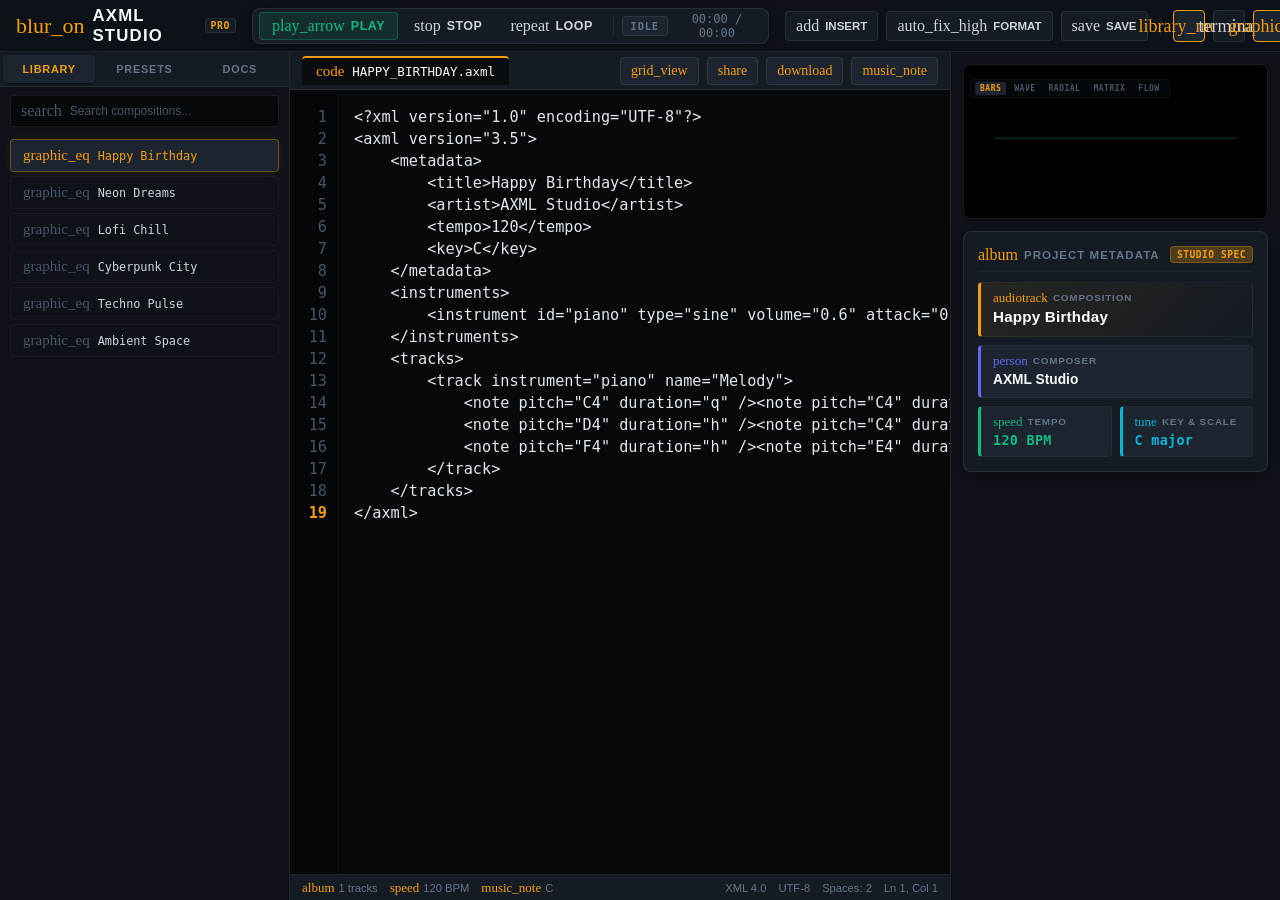
==== index.html @ ac5b6bae "Add files via upload" ====
<!DOCTYPE html>
<html lang="en">

<head>
    <meta charset="UTF-8">
    <meta name="viewport" content="width=device-width, initial-scale=1.0">
    <meta http-equiv="Content-Security-Policy" content="default-src 'self'; script-src 'self'; style-src 'self' 'unsafe-inline' https://fonts.googleapis.com; font-src 'self' https://fonts.gstatic.com; img-src 'self' data: blob:; connect-src 'self' blob:; media-src 'self' blob:; object-src 'none'; base-uri 'self'; form-action 'self';">
    <meta name="description" content="AXML Studio: Distraction-free, browser-based audio workstation for live coding synthesis and music composition.">
    <title>AXML STUDIO 4.0 PRO</title>
    <link rel="preconnect" href="https://fonts.googleapis.com">
    <link rel="preconnect" href="https://fonts.gstatic.com" crossorigin>
    <link href="https://fonts.googleapis.com/css2?family=Plus+Jakarta+Sans:wght@400;500;600;700&family=Space+Grotesk:wght@600;700;800&family=JetBrains+Mono:wght@400;500;600&display=swap" rel="stylesheet">
    <link href="https://fonts.googleapis.com/icon?family=Material+Icons" rel="stylesheet">
    <link rel="stylesheet" href="assets/css/style.css">
    <link rel="stylesheet" href="assets/css/studio-clean.css">
</head>

<body>
    <div class="app-shell">
        <!-- Master DAW Header & Integrated Transport HUD -->
        <header class="studio-header">
            <div class="header-left">
                <a href="en/landing.html" class="logo-brand" title="AXML Studio Pro Home">
                    <i class="material-icons" aria-hidden="true">blur_on</i>
                    <h1>AXML STUDIO <span class="version-tag">PRO</span></h1>
                </a>
            </div>

            <!-- Central DAW Transport Bar -->
            <div class="header-center">
                <div class="transport-cluster" role="toolbar" aria-label="Audio Playback Transport">
                    <button id="btn-play" class="btn-transport-hud btn-play-hud" type="button" title="Compile & Play (Space / Ctrl+Enter)" aria-label="Compile and Play">
                        <i class="material-icons" aria-hidden="true">play_arrow</i>
                        <span>PLAY</span>
                    </button>
                    <button id="btn-stop" class="btn-transport-hud btn-stop-hud" type="button" title="Stop Playback (Space)" aria-label="Stop Playback">
                        <i class="material-icons" aria-hidden="true">stop</i>
                        <span>STOP</span>
                    </button>
                    <button id="btn-loop" class="btn-transport-hud btn-loop-hud" type="button" title="Toggle Looping" aria-label="Loop Playback" aria-pressed="false">
                        <i class="material-icons" aria-hidden="true">repeat</i>
                        <span>LOOP</span>
                    </button>

                    <div class="hud-divider" aria-hidden="true"></div>

                    <div id="status-badge" class="hud-status" role="status" aria-live="polite" title="Engine Status">IDLE</div>
                    <div id="timer" class="hud-timer" aria-label="Playback Time Elapsed and Total">00:00 / 00:00</div>
                </div>
            </div>

            <!-- Header Right: Quick Tools & View Toggles -->
            <div class="header-right">
                <div class="quick-insert-wrapper">
                    <button class="btn-header-tool" id="btn-quick-insert" type="button" title="Quick Insert AXML Syntax" aria-haspopup="menu" aria-expanded="false">
                        <i class="material-icons" aria-hidden="true">add</i> <span>INSERT</span>
                    </button>
                    <div class="quick-dropdown" id="quick-dropdown" role="menu">
                        <button type="button" role="menuitem" data-snippet="track"><i class="material-icons" aria-hidden="true">view_stream</i> Track</button>
                        <button type="button" role="menuitem" data-snippet="note"><i class="material-icons" aria-hidden="true">music_note</i> Note</button>
                        <button type="button" role="menuitem" data-snippet="chord"><i class="material-icons" aria-hidden="true">grid_view</i> Chord</button>
                        <button type="button" role="menuitem" data-snippet="pattern"><i class="material-icons" aria-hidden="true">repeat</i> Pattern</button>
                        <button type="button" role="menuitem" data-snippet="synth"><i class="material-icons" aria-hidden="true">graphic_eq</i> Synth</button>
                        <button type="button" role="menuitem" data-snippet="filter"><i class="material-icons" aria-hidden="true">tune</i> Filter</button>
                    </div>
                </div>

                <button class="btn-header-tool" id="btn-format" type="button" title="Format XML Syntax (Ctrl+Alt+F)" aria-label="Format Code">
                    <i class="material-icons" aria-hidden="true">auto_fix_high</i> <span>FORMAT</span>
                </button>

                <button class="btn-header-tool" id="btn-save" type="button" title="Save to Local Storage (Ctrl+S)" aria-label="Save Project">
                    <i class="material-icons" aria-hidden="true">save</i> <span>SAVE</span>
                </button>

                <div class="hud-divider" aria-hidden="true"></div>

                <!-- Panel View Toggles -->
                <button class="btn-header-icon active" id="btn-toggle-sidebar" type="button" title="Toggle Library & Presets (Ctrl+B)" aria-label="Toggle Sidebar Drawer" aria-pressed="true">
                    <i class="material-icons" aria-hidden="true">library_music</i>
                </button>
                <button class="btn-header-icon" id="btn-toggle-dock" type="button" title="Toggle Console & Mixer Dock (Ctrl+J)" aria-label="Toggle Bottom Dock" aria-pressed="false">
                    <i class="material-icons" aria-hidden="true">terminal</i>
                </button>
                <button class="btn-header-icon active" id="btn-toggle-monitor" type="button" title="Toggle Visualizer & Inspector" aria-label="Toggle Monitor Inspector" aria-pressed="true">
                    <i class="material-icons" aria-hidden="true">graphic_eq</i>
                </button>
                <button class="btn-header-icon" id="btn-theme" type="button" title="Toggle Dark/Light Interface Theme" aria-label="Toggle Theme">
                    <i class="material-icons" aria-hidden="true">settings</i>
                </button>
            </div>
        </header>

        <!-- Main Studio Workspace -->
        <main class="main-workspace">
            <!-- Left Collapsible Sidebar: Library, Presets & Documentation -->
            <aside class="sidebar-panel" id="sidebar-panel" aria-label="Library and Presets Sidebar">
                <div class="tabs-header" role="tablist">
                    <button class="tab-btn active" role="tab" id="tab-btn-projects" data-tab="projects" aria-selected="true" aria-controls="tab-projects">LIBRARY</button>
                    <button class="tab-btn" role="tab" id="tab-btn-presets" data-tab="presets" aria-selected="false" aria-controls="tab-presets">PRESETS</button>
                    <button class="tab-btn" role="tab" id="tab-btn-help" data-tab="help" aria-selected="false" aria-controls="tab-help">DOCS</button>
                </div>

                <div id="tab-projects" class="tab-content active" role="tabpanel" aria-labelledby="tab-btn-projects">
                    <div class="search-bar-wrapper">
                        <i class="material-icons search-icon" aria-hidden="true">search</i>
                        <input type="text" id="project-search" class="search-input" placeholder="Search compositions..." aria-label="Search compositions">
                    </div>
                    <div id="project-list" class="project-list" role="list"></div>
                </div>

                <div id="tab-presets" class="tab-content" role="tabpanel" aria-labelledby="tab-btn-presets">
                    <div class="preset-header-hint" style="padding: 10px 14px; font-size: 0.72rem; color: var(--text-muted);">Click a preset to insert at cursor:</div>
                    <div id="preset-list" class="project-list" role="list"></div>
                </div>

                <div id="tab-help" class="tab-content" role="tabpanel" aria-labelledby="tab-btn-help">
                    <div id="help-content" class="project-list documentation" role="region" aria-label="AXML Syntax Quick Reference"></div>
                </div>
            </aside>

            <!-- Central Hero: Distraction-Free Code Editor -->
            <section class="editor-pane" aria-label="Central Code Workspace">
                <!-- Editor Top Info Bar -->
                <div class="editor-top-bar">
                    <div class="editor-file-tab">
                        <i class="material-icons" aria-hidden="true">code</i>
                        <span id="current-filename">UNTITLED_PROJECT.axml</span>
                    </div>
                    <div class="editor-bar-actions">
                        <button class="btn-mini" id="btn-sequencer" type="button" title="Arpeggio Sequencer Generator" aria-label="Generate Arpeggio Sequence">
                            <i class="material-icons" aria-hidden="true">grid_view</i>
                        </button>
                        <button class="btn-mini" id="btn-share" type="button" title="Share Project URL" aria-label="Copy Shareable URL">
                            <i class="material-icons" aria-hidden="true">share</i>
                        </button>
                        <button class="btn-mini" id="btn-export" type="button" title="Render 32-bit Float WAV Master" aria-label="Render WAV">
                            <i class="material-icons" aria-hidden="true">download</i>
                        </button>
                        <button class="btn-mini" id="btn-midi" type="button" title="Export MIDI File" aria-label="Export MIDI">
                            <i class="material-icons" aria-hidden="true">music_note</i>
                        </button>
                    </div>
                </div>

                <!-- Code Editor with Synchronized Line Numbers -->
                <div class="editor-scroll-container">
                    <div class="editor-gutter" id="editor-gutter" aria-hidden="true">1</div>
                    <textarea id="code-editor" spellcheck="false" placeholder="Write your AXML code here..." autocomplete="off" autocapitalize="off" autocorrect="off" wrap="off" aria-label="AXML code editor"></textarea>
                </div>

                <!-- Editor Status Telemetry Footer -->
                <footer class="editor-status-footer">
                    <div class="footer-stats">
                        <span><i class="material-icons" aria-hidden="true">album</i> <span id="doc-stats">0 tracks</span></span>
                        <span><i class="material-icons" aria-hidden="true">speed</i> <span id="doc-tempo">120 BPM</span></span>
                        <span><i class="material-icons" aria-hidden="true">music_note</i> <span id="doc-key">C</span></span>
                    </div>
                    <div class="footer-cursor">
                        <span id="doc-lang">XML 4.0</span>
                        <span id="doc-encoding">UTF-8</span>
                        <span id="doc-indent">Spaces: 2</span>
                        <span id="cursor-pos">Ln 1, Col 1</span>
                    </div>
                </footer>

                <!-- Collapsible Bottom Dock (Diagnostics & Mixing Console) -->
                <div class="bottom-dock is-collapsed" id="bottom-dock" aria-label="Diagnostics and Mixing Rack">
                    <div class="dock-header">
                        <div class="dock-tabs" role="tablist">
                            <button class="dock-tab-btn active" role="tab" data-dock-tab="diagnostics" aria-selected="true">
                                <i class="material-icons" aria-hidden="true">terminal</i>
                                <span>DIAGNOSTICS</span>
                            </button>
                            <button class="dock-tab-btn" role="tab" data-dock-tab="mixer" aria-selected="false">
                                <i class="material-icons" aria-hidden="true">tune</i>
                                <span>MIXER & DSP</span>
                            </button>
                        </div>
                        <div style="display:flex; align-items:center; gap: 8px;">
                            <div class="console-toolbar" id="console-filter-toolbar">
                                <button class="console-filter-btn active" type="button" data-filter="all" aria-pressed="true">ALL</button>
                                <button class="console-filter-btn" type="button" data-filter="error" aria-pressed="false">ERRORS</button>
                                <button class="console-filter-btn" type="button" data-filter="audio" aria-pressed="false">AUDIO</button>
                                <button class="console-clear-btn" id="btn-clear-log" type="button" title="Clear Console Logs" aria-label="Clear Console Logs">
                                    <i class="material-icons" aria-hidden="true">delete_sweep</i>
                                </button>
                            </div>
                            <button class="btn-mini" id="btn-close-dock" type="button" title="Minimize Dock" aria-label="Minimize Dock">
                                <i class="material-icons" aria-hidden="true">expand_more</i>
                            </button>
                        </div>
                    </div>

                    <div class="dock-body">
                        <!-- Diagnostics Log Panel -->
                        <div class="dock-pane active" id="dock-pane-diagnostics">
                            <div id="log" class="log-panel" role="log" aria-live="polite" style="padding: 10px; height: 100%; overflow-y: auto;"></div>
                        </div>

                        <!-- Mixing Console & DSP Rack -->
                        <div class="dock-pane" id="dock-pane-mixer" style="padding: 8px;">
                            <div style="display: flex; gap: 8px; margin-bottom: 8px; align-items: center;">
                                <span class="rack-title" style="font-size:0.75rem; font-weight:700;">CHANNELS</span>
                                <span class="rack-badge" id="rack-track-count">0 TRACKS</span>
                                <div style="margin-left:auto; display:flex; gap:6px;">
                                    <button class="tool-chip active" id="btn-mode-mixer" type="button">FADERS</button>
                                    <button class="tool-chip" id="btn-mode-fx" type="button">DSP EFFECTS</button>
                                </div>
                            </div>
                            <div class="mixer-grid" id="mixer-grid"></div>
                            <div id="fx-dashboard" class="fx-grid" style="display:none;">
                                <div class="fx-module">
                                    <div class="fx-module-header">MASTER FILTER</div>
                                    <div class="fx-knob-row">
                                        <div class="fx-knob-container">
                                            <label for="fx-cutoff">CUTOFF</label>
                                            <input type="range" min="20" max="20000" value="20000" class="v-slider" id="fx-cutoff" data-param="cutoff" aria-describedby="val-cutoff">
                                            <span class="knob-val" id="val-cutoff" aria-hidden="true">20kHz</span>
                                        </div>
                                        <div class="fx-knob-container">
                                            <label for="fx-reson">RESONANCE</label>
                                            <input type="range" min="0" max="20" value="1" class="v-slider" id="fx-reson" data-param="resonance" aria-describedby="val-reson">
                                            <span class="knob-val" id="val-reson" aria-hidden="true">1.0 Q</span>
                                        </div>
                                    </div>
                                </div>
                                <div class="fx-module">
                                    <div class="fx-module-header">GLOBAL REVERB</div>
                                    <div class="fx-knob-row">
                                        <div class="fx-knob-container">
                                            <label for="fx-reverb">WET MIX</label>
                                            <input type="range" min="0" max="1" step="0.01" value="0" class="v-slider" id="fx-reverb" data-param="reverb" aria-describedby="val-reverb">
                                            <span class="knob-val" id="val-reverb" aria-hidden="true">0%</span>
                                        </div>
                                    </div>
                                </div>
                            </div>
                        </div>
                    </div>
                </div>
            </section>

            <!-- Right Collapsible Monitor Inspector (Visualizer & Track Meta) -->
            <aside class="monitor-panel" id="monitor-panel" aria-label="Audio Visualizer and Metadata Inspector">
                <!-- Visualizer Canvas Card -->
                <div class="card visualizer-box" style="margin: 0;">
                    <canvas id="canvas" role="img" aria-label="Real-time audio spectrum visualization" style="width: 100%; height: 160px; display: block; border-radius: var(--radius-sm); background: #000;"></canvas>
                    <div class="visualizer-tools" role="group" aria-label="Visualizer Display Modes" style="margin-top: 8px;">
                        <button class="viz-btn active" type="button" data-mode="bars" aria-pressed="true" title="Frequency Spectrum">BARS</button>
                        <button class="viz-btn" type="button" data-mode="wave" aria-pressed="false" title="Oscilloscope Waveform">WAVE</button>
                        <button class="viz-btn" type="button" data-mode="circular" aria-pressed="false" title="Radial Spectrum">RADIAL</button>
                        <button class="viz-btn" type="button" data-mode="spectrogram" aria-pressed="false" title="Spectrogram Matrix">MATRIX</button>
                        <button class="viz-btn" type="button" data-mode="flow" aria-pressed="false" title="Phase Flow">FLOW</button>
                    </div>
                </div>

                <!-- Project Metadata Card (Master Studio Plate) -->
                <div class="card info-card">
                    <div class="info-card-header">
                        <div class="info-card-title-group">
                            <i class="material-icons info-icon" aria-hidden="true">album</i>
                            <span class="info-card-title">PROJECT METADATA</span>
                        </div>
                        <span class="info-badge">STUDIO SPEC</span>
                    </div>

                    <div class="meta-display">
                        <!-- Full-width Composition Title Hero -->
                        <div class="meta-item meta-hero">
                            <div class="meta-label-row">
                                <i class="material-icons" aria-hidden="true">audiotrack</i>
                                <label>COMPOSITION</label>
                            </div>
                            <div class="meta-val meta-title-val" id="meta-title">UNTITLED_PROJECT</div>
                        </div>

                        <!-- Full-width Composer Row -->
                        <div class="meta-item meta-artist-box">
                            <div class="meta-label-row">
                                <i class="material-icons" aria-hidden="true">person</i>
                                <label>COMPOSER</label>
                            </div>
                            <div class="meta-val" id="meta-artist">Unknown Artist</div>
                        </div>

                        <!-- 2-Column Duo Row for Tempo and Key/Scale -->
                        <div class="meta-row-duo">
                            <div class="meta-item meta-compact">
                                <div class="meta-label-row">
                                    <i class="material-icons" aria-hidden="true">speed</i>
                                    <label>TEMPO</label>
                                </div>
                                <div class="meta-badge-val" id="meta-tempo">120 BPM</div>
                            </div>

                            <div class="meta-item meta-compact">
                                <div class="meta-label-row">
                                    <i class="material-icons" aria-hidden="true">tune</i>
                                    <label>KEY & SCALE</label>
                                </div>
                                <div class="meta-badge-val key-badge" id="meta-key">C major</div>
                            </div>
                        </div>
                    </div>
                </div>
            </aside>
        </main>
    </div>

    <!-- Core Audio Engine Libraries -->
    <script src="src/axml.js"></script>
    <script src="src/examples.js"></script>

    <!-- Studio Modules -->
    <script src="src/component-loader.js"></script>
    <script src="src/studio-mobile.js"></script>
    <script src="src/studio-ui.js"></script>
    <script src="src/studio-mixer.js"></script>
    <script src="src/studio-visualizer.js"></script>
    <script src="src/studio-presets.js"></script>
    <script src="src/studio-sequencer.js"></script>
    <script src="src/app.js"></script>

    <noscript>
        <div style="position:fixed;inset:0;background:#0a0a0c;color:#e6e9ed;padding:24px;font-family:sans-serif;z-index:9999;">
            AXML Studio requires JavaScript to be enabled.
        </div>
    </noscript>
</body>

</html>
---- assets/css/style.css ----
/* AXML Studio Pro v4.0 Master Stylesheet (Obsidian Slate & Solar Phosphor) */

/* === theme.css === */
/* AXML Studio - Obsidian Slate & Solar Phosphor Design System */
:root {
    /* Base Surfaces */
    --bg-dark: #090b0e;
    --bg-abyss: #06080a;
    --bg-panel: #0e1218;
    --bg-surface-2: #151b23;
    --bg-surface-3: #1c2430;
    --bg-surface-hover: #242d3c;
    --bg-active: #2d384a;

    /* Functional Accents */
    --primary: #f59e0b;
    --primary-hover: #fbbf24;
    --primary-glow: rgba(245, 158, 11, 0.25);

    --phosphor: #10b981;
    --phosphor-hover: #34d399;
    --phosphor-glow: rgba(16, 185, 129, 0.25);

    --secondary: #6366f1;
    --secondary-hover: #818cf8;
    --secondary-glow: rgba(99, 102, 241, 0.2);

    --accent: #06b6d4;
    --accent-glow: rgba(6, 182, 212, 0.2);

    --danger: #f43f5e;
    --danger-bg: rgba(244, 63, 94, 0.12);
    --danger-border: rgba(244, 63, 94, 0.35);

    --warning: #f97316;
    --warning-bg: rgba(249, 115, 22, 0.12);
    --warning-border: rgba(249, 115, 22, 0.35);

    /* Text & Typography */
    --text-main: #f8fafc;
    --text-secondary: #cbd5e1;
    --text-muted: #64748b;
    --text-dim: #475569;

    /* Borders & Glass */
    --glass-bg: rgba(14, 18, 24, 0.88);
    --glass-border: rgba(255, 255, 255, 0.08);
    --glass-border-subtle: rgba(255, 255, 255, 0.04);
    --glass-border-focus: rgba(245, 158, 11, 0.45);

    /* Radii */
    --radius-sm: 4px;
    --radius-md: 8px;
    --radius-lg: 12px;
    --radius-full: 9999px;

    /* Shadows */
    --shadow-sm: 0 1px 2px rgba(0, 0, 0, 0.3);
    --shadow-md: 0 4px 12px rgba(0, 0, 0, 0.35);
    --shadow-lg: 0 10px 25px rgba(0, 0, 0, 0.5);

    /* Typography */
    --font-ui: 'Plus Jakarta Sans', -apple-system, BlinkMacSystemFont, 'Segoe UI', Roboto, sans-serif;
    --font-code: 'JetBrains Mono', 'Fira Code', monospace;
    --font-display: 'Space Grotesk', sans-serif;

    /* Transitions */
    --transition: all 0.2s cubic-bezier(0.16, 1, 0.3, 1);
    --transition-smooth: all 0.3s ease;
}

body.light-theme {
    --bg-dark: #eef2f6;
    --bg-abyss: #e2e8f0;
    --bg-panel: #ffffff;
    --bg-surface-2: #f8fafc;
    --bg-surface-3: #edf2f7;
    --bg-surface-hover: #e2e8f0;
    --bg-active: #cbd5e1;

    --primary: #d97706;
    --primary-hover: #b45309;
    --primary-glow: rgba(217, 119, 6, 0.2);

    --phosphor: #059669;
    --phosphor-hover: #047857;
    --phosphor-glow: rgba(5, 150, 105, 0.2);

    --secondary: #4f46e5;
    --secondary-hover: #4338ca;
    --secondary-glow: rgba(79, 70, 229, 0.15);

    --accent: #0284c7;
    --accent-glow: rgba(2, 132, 199, 0.15);

    --text-main: #0f172a;
    --text-secondary: #334155;
    --text-muted: #64748b;
    --text-dim: #94a3b8;

    --glass-bg: rgba(255, 255, 255, 0.92);
    --glass-border: rgba(0, 0, 0, 0.08);
    --glass-border-subtle: rgba(0, 0, 0, 0.04);
    --glass-border-focus: rgba(217, 119, 6, 0.4);

    --shadow-sm: 0 1px 3px rgba(0, 0, 0, 0.08);
    --shadow-md: 0 4px 12px rgba(0, 0, 0, 0.08);
    --shadow-lg: 0 10px 25px rgba(0, 0, 0, 0.12);
}

/* Animations */
@keyframes pulse {
    0%, 100% {
        opacity: 1;
        transform: scale(1);
    }
    50% {
        opacity: 0.65;
        transform: scale(1.03);
    }
}

@keyframes rotate {
    from { transform: rotate(0deg); }
    to { transform: rotate(360deg); }
}

@keyframes live-indicator {
    0%, 100% {
        box-shadow: 0 0 0 0 rgba(16, 185, 129, 0.5);
    }
    70% {
        box-shadow: 0 0 0 8px rgba(16, 185, 129, 0);
    }
}

.rotating {
    animation: rotate 1.2s linear infinite;
    display: inline-block;
}

/* Custom Scrollbar - Precision Studio Look */
::-webkit-scrollbar {
    width: 6px;
    height: 6px;
}

::-webkit-scrollbar-track {
    background: var(--bg-panel);
}

::-webkit-scrollbar-thumb {
    background: var(--bg-surface-3);
    border-radius: var(--radius-sm);
    border: 1px solid var(--glass-border-subtle);
}

::-webkit-scrollbar-thumb:hover {
    background: var(--primary);
}

/* === layout.css === */
* {
    box-sizing: border-box;
    margin: 0;
    padding: 0;
}

body {
    background: var(--bg-dark);
    color: var(--text-main);
    font-family: var(--font-ui);
    height: 100vh;
    overflow: hidden;
    display: flex;
    flex-direction: column;
    transition: var(--transition-smooth);
    -webkit-font-smoothing: antialiased;
}

.app-shell {
    display: flex;
    flex-direction: column;
    height: 100%;
    background: radial-gradient(circle at 50% 0%, rgba(245, 158, 11, 0.03), transparent 40%);
}

header {
    background: var(--glass-bg);
    backdrop-filter: blur(12px);
    -webkit-backdrop-filter: blur(12px);
    border-bottom: 1px solid var(--glass-border);
    padding: 10px 20px;
    display: flex;
    justify-content: space-between;
    align-items: center;
    z-index: 100;
    height: 52px;
}

.light-theme header {
    background: var(--glass-bg);
}

.header-actions {
    display: flex;
    align-items: center;
    gap: 16px;
}

.studio-nav {
    display: flex;
    gap: 16px;
}

.studio-nav a {
    color: var(--text-muted);
    text-decoration: none;
    font-size: 0.72rem;
    font-weight: 700;
    letter-spacing: 1.2px;
    text-transform: uppercase;
    transition: var(--transition);
    position: relative;
    padding: 6px 2px;
}

.studio-nav a::after {
    content: '';
    position: absolute;
    bottom: 0;
    left: 0;
    width: 0;
    height: 2px;
    background: var(--primary);
    transition: var(--transition);
    border-radius: var(--radius-full);
}

.studio-nav a:hover {
    color: var(--text-main);
}

.studio-nav a:hover::after {
    width: 100%;
}

.status-badge {
    background: var(--bg-surface-2);
    border: 1px solid var(--glass-border);
    padding: 4px 10px;
    border-radius: var(--radius-sm);
    font-size: 0.65rem;
    font-weight: 700;
    color: var(--text-muted);
    letter-spacing: 1px;
    display: flex;
    align-items: center;
    gap: 6px;
    transition: var(--transition);
}

.status-badge::before {
    content: '';
    display: inline-block;
    width: 6px;
    height: 6px;
    border-radius: 50%;
    background: var(--text-dim);
    transition: var(--transition);
}

.status-badge.playing {
    color: var(--phosphor);
    border-color: rgba(16, 185, 129, 0.4);
    background: rgba(16, 185, 129, 0.08);
}

.status-badge.playing::before {
    background: var(--phosphor);
    box-shadow: 0 0 8px var(--phosphor);
    animation: live-indicator 1.8s infinite;
}

.status-badge.has-error {
    color: var(--danger);
    border-color: var(--danger-border);
    background: var(--danger-bg);
}

.status-badge.has-error::before {
    background: var(--danger);
    box-shadow: 0 0 8px var(--danger);
}

.header-btns {
    display: flex;
    gap: 6px;
    align-items: center;
}

.logo-area {
    display: flex;
    align-items: center;
    gap: 10px;
}

.logo-icon {
    color: var(--primary);
    font-size: 22px;
    transition: var(--transition);
}

.playing .logo-icon {
    color: var(--phosphor);
    filter: drop-shadow(0 0 6px var(--phosphor-glow));
}

.logo-text h1 {
    font-family: var(--font-display);
    font-size: 1.15rem;
    letter-spacing: 1.5px;
    font-weight: 700;
    color: var(--text-main);
    display: flex;
    align-items: center;
    gap: 8px;
}

.logo-text h1 span {
    color: var(--primary);
    font-size: 0.65rem;
    border: 1px solid var(--glass-border);
    background: var(--bg-surface-2);
    padding: 1px 6px;
    border-radius: var(--radius-sm);
    font-family: var(--font-code);
    letter-spacing: 0.5px;
}

.main-container {
    display: grid;
    grid-template-columns: 280px 1fr 340px;
    flex: 1;
    overflow: hidden;
    padding: 10px;
    gap: 10px;
}

@media (max-width: 1400px) {
    .main-container {
        grid-template-columns: 260px 1fr 310px;
    }
}

@media (max-width: 1100px) {
    .main-container {
        grid-template-columns: 260px 1fr;
        grid-template-rows: 1fr auto;
        overflow-y: auto;
    }

    .monitor {
        grid-column: 1 / -1;
        flex-direction: row;
        flex-wrap: wrap;
    }

    .monitor .card {
        flex: 1;
        min-width: 300px;
    }
}

@media (max-width: 880px) {
    body {
        overflow-y: auto;
        height: auto;
    }

    .app-shell {
        height: auto;
        min-height: 100vh;
    }

    .main-container {
        display: flex;
        flex-direction: column;
        grid-template-columns: none;
        overflow: visible;
        padding: 8px;
    }

    .sidebar,
    .editor-main,
    .monitor {
        width: 100%;
        height: auto;
        min-height: 400px;
    }

    .editor-main {
        min-height: 500px;
    }

    header {
        height: auto;
        padding: 10px 14px;
        flex-direction: row;
        gap: 8px;
    }
}

.section {
    background: var(--bg-panel);
    border: 1px solid var(--glass-border);
    border-radius: var(--radius-md);
    display: flex;
    flex-direction: column;
    overflow: hidden;
    box-shadow: var(--shadow-sm);
    transition: border-color 0.2s ease;
}

.section:focus-within {
    border-color: rgba(255, 255, 255, 0.14);
}

.pane-header {
    background: var(--bg-surface-2);
    padding: 8px 14px;
    border-bottom: 1px solid var(--glass-border);
    font-size: 0.7rem;
    font-weight: 700;
    color: var(--text-muted);
    letter-spacing: 1px;
    text-transform: uppercase;
    display: flex;
    justify-content: space-between;
    align-items: center;
    font-family: var(--font-display);
}

/* === workspace.css === */
/* Studio Workspace, Code Editor & Library */

/* Tabs Header */
.tabs-header {
    display: flex;
    border-bottom: 1px solid var(--glass-border);
    background: var(--bg-surface-2);
    padding: 3px;
    gap: 3px;
}

.tab-btn {
    flex: 1;
    padding: 8px 6px;
    border: none;
    background: transparent;
    color: var(--text-muted);
    font-size: 0.68rem;
    font-weight: 700;
    cursor: pointer;
    transition: var(--transition);
    letter-spacing: 0.8px;
    text-transform: uppercase;
    font-family: var(--font-display);
    border-radius: var(--radius-sm);
}

.tab-btn:hover {
    color: var(--text-main);
    background: var(--bg-surface-3);
}

.tab-btn.active {
    color: var(--primary);
    background: var(--bg-surface-3);
    box-shadow: 0 1px 3px rgba(0, 0, 0, 0.4);
}

.tab-content {
    flex: 1;
    display: none;
    overflow-y: auto;
}

.tab-content.active {
    display: flex;
    flex-direction: column;
}

/* Search Bar */
.search-bar-wrapper {
    display: flex;
    align-items: center;
    background: var(--bg-abyss);
    margin: 8px 10px 6px;
    padding: 7px 10px;
    border-radius: var(--radius-sm);
    border: 1px solid var(--glass-border);
    gap: 8px;
    transition: var(--transition);
}

.search-bar-wrapper:focus-within {
    border-color: var(--glass-border-focus);
    box-shadow: 0 0 8px var(--primary-glow);
}

.search-icon {
    font-size: 16px;
    color: var(--text-dim);
}

.search-input {
    background: transparent;
    border: none;
    outline: none;
    color: var(--text-main);
    font-family: var(--font-ui);
    font-size: 0.75rem;
    width: 100%;
}

.search-input::placeholder {
    color: var(--text-dim);
}

/* Project & Preset Lists */
.project-list {
    padding: 6px 10px 10px;
    display: flex;
    flex-direction: column;
    gap: 4px;
    flex: 1;
    overflow-y: auto;
}

.preset-header-hint {
    padding: 8px 12px 2px;
    font-size: 0.65rem;
    color: var(--text-muted);
    font-family: var(--font-display);
    letter-spacing: 0.5px;
}

.project-item {
    display: flex;
    align-items: center;
    justify-content: space-between;
    padding: 8px 12px;
    border-radius: var(--radius-sm);
    color: var(--text-secondary);
    font-size: 0.78rem;
    font-weight: 500;
    cursor: pointer;
    transition: var(--transition);
    background: var(--bg-surface-1);
    border: 1px solid var(--glass-border-subtle);
}

.project-item-header {
    display: flex;
    align-items: center;
    gap: 8px;
    overflow: hidden;
}

.item-icon {
    font-size: 15px;
    color: var(--text-dim);
    transition: var(--transition);
}

.project-name {
    white-space: nowrap;
    overflow: hidden;
    text-overflow: ellipsis;
    font-family: var(--font-code);
    font-size: 0.74rem;
}

.project-item:hover {
    background: var(--bg-surface-hover);
    color: var(--text-main);
    border-color: var(--glass-border);
    transform: translateX(2px);
}

.project-item:hover .item-icon {
    color: var(--primary);
}

.project-item.active {
    background: var(--bg-surface-3);
    color: var(--primary);
    border-color: rgba(245, 158, 11, 0.35);
    box-shadow: 0 0 10px rgba(245, 158, 11, 0.1);
}

.project-item.active .item-icon {
    color: var(--primary);
}

/* Documentation Content */
.documentation {
    padding: 10px 12px !important;
}

.doc-item {
    margin-bottom: 8px;
    padding: 9px 12px;
    border-radius: var(--radius-sm);
    background: var(--bg-surface-2);
    border: 1px solid var(--glass-border-subtle);
    transition: var(--transition);
    cursor: default;
}

.doc-item:hover {
    border-color: var(--glass-border);
    background: var(--bg-surface-3);
}

.doc-item-title {
    font-size: 0.72rem;
    font-weight: 700;
    color: var(--text-main);
    margin-bottom: 3px;
    display: flex;
    align-items: center;
    justify-content: space-between;
}

.doc-tag {
    font-family: var(--font-code);
    background: rgba(245, 158, 11, 0.12);
    color: var(--primary);
    padding: 1px 5px;
    border-radius: 2px;
    font-size: 0.6rem;
    font-weight: 700;
}

.doc-desc {
    font-size: 0.68rem;
    color: var(--text-muted);
    line-height: 1.4;
}

/* Central Workspace & Editor Layout */
.editor-main {
    flex: 1;
    position: relative;
    display: flex;
    flex-direction: column;
    overflow: hidden;
    background: var(--bg-panel);
    border: 1px solid var(--glass-border);
    border-radius: var(--radius-md);
}

/* Editor Header & Tabs */
.editor-header {
    height: 40px;
    background: var(--bg-surface-2);
    border-bottom: 1px solid var(--glass-border);
    display: flex;
    align-items: center;
    justify-content: space-between;
    padding: 0 12px;
    user-select: none;
}

.editor-tabs {
    display: flex;
    align-items: center;
    gap: 4px;
}

.editor-tab {
    display: flex;
    align-items: center;
    gap: 7px;
    padding: 5px 12px;
    background: var(--bg-abyss);
    border: 1px solid var(--glass-border);
    border-bottom: none;
    border-radius: var(--radius-sm) var(--radius-sm) 0 0;
    color: var(--text-main);
    font-family: var(--font-code);
    font-size: 0.72rem;
    font-weight: 500;
}

.tab-icon {
    font-size: 14px;
    color: var(--primary);
}

.tab-dot {
    width: 6px;
    height: 6px;
    border-radius: 50%;
    background: var(--phosphor);
    box-shadow: 0 0 6px var(--phosphor-glow);
}

.editor-actions {
    display: flex;
    align-items: center;
    gap: 6px;
}

/* Quick Tag Dropdown */
.quick-insert-wrapper {
    position: relative;
}

.quick-dropdown {
    position: absolute;
    top: calc(100% + 4px);
    right: 0;
    background: var(--bg-surface-3);
    border: 1px solid var(--glass-border);
    border-radius: var(--radius-sm);
    box-shadow: var(--shadow-lg);
    display: none;
    flex-direction: column;
    min-width: 150px;
    z-index: 200;
    padding: 4px;
}

.quick-dropdown.show {
    display: flex;
}

.quick-dropdown button {
    display: flex;
    align-items: center;
    gap: 8px;
    padding: 6px 10px;
    background: transparent;
    border: none;
    color: var(--text-secondary);
    font-family: var(--font-display);
    font-size: 0.7rem;
    font-weight: 600;
    text-align: left;
    cursor: pointer;
    border-radius: 3px;
    transition: var(--transition);
}

.quick-dropdown button i {
    font-size: 14px;
    color: var(--primary);
}

.quick-dropdown button:hover {
    background: var(--bg-surface-hover);
    color: var(--text-main);
}

/* Tool Buttons */
.btn-tool {
    background: var(--bg-surface-3);
    border: 1px solid var(--glass-border);
    color: var(--text-secondary);
    padding: 4px 9px;
    border-radius: var(--radius-sm);
    font-size: 0.65rem;
    font-weight: 700;
    font-family: var(--font-display);
    cursor: pointer;
    display: inline-flex;
    align-items: center;
    gap: 5px;
    transition: var(--transition);
    letter-spacing: 0.5px;
}

.btn-tool i {
    font-size: 13px;
    color: var(--primary);
}

.btn-tool:hover {
    background: var(--bg-surface-hover);
    color: var(--text-main);
    border-color: rgba(255, 255, 255, 0.2);
}

.btn-rack-toggle.active {
    background: rgba(245, 158, 11, 0.15);
    border-color: rgba(245, 158, 11, 0.4);
    color: var(--primary);
}

/* Code Editor Wrapper with Line Numbers */
.editor-wrapper {
    flex: 1;
    display: flex;
    position: relative;
    background: var(--bg-abyss);
    overflow: hidden;
    min-height: 180px;
}

.editor-gutter {
    width: 48px;
    min-width: 48px;
    background: rgba(10, 13, 18, 0.95);
    border-right: 1px solid var(--glass-border);
    padding: 14px 10px 14px 0;
    font-family: var(--font-code);
    font-size: 13px;
    line-height: 22px;
    color: var(--text-dim);
    text-align: right;
    user-select: none;
    overflow: hidden;
    white-space: pre;
    box-sizing: border-box;
}

.editor-gutter .line-num {
    height: 22px;
    padding-right: 2px;
}

.editor-gutter .line-num.active {
    color: var(--primary);
    font-weight: 700;
}

#code-editor {
    flex: 1;
    background: transparent;
    border: none;
    color: #e2e8f0;
    font-family: var(--font-code);
    font-size: 13px;
    line-height: 22px;
    padding: 14px 16px;
    resize: none;
    outline: none;
    tab-size: 2;
    overflow: auto;
    white-space: pre;
    word-wrap: normal;
    caret-color: var(--primary);
    box-sizing: border-box;
}

#code-editor::selection {
    background: rgba(245, 158, 11, 0.28);
    color: #ffffff;
}

#code-editor::placeholder {
    color: var(--text-dim);
}

/* Editor Telemetry Status Bar */
.editor-footer {
    padding: 5px 14px;
    background: var(--bg-surface-2);
    border-top: 1px solid var(--glass-border);
    display: flex;
    justify-content: space-between;
    align-items: center;
    font-size: 0.65rem;
    color: var(--text-muted);
    font-family: var(--font-code);
    user-select: none;
}

.stat-group {
    display: flex;
    gap: 14px;
    align-items: center;
}

.stat-badge {
    display: flex;
    align-items: center;
    gap: 4px;
    color: var(--text-secondary);
}

.stat-icon {
    font-size: 13px;
    color: var(--primary);
}

.cursor-group {
    display: flex;
    align-items: center;
    gap: 10px;
    color: var(--primary);
    font-weight: 600;
}

/* === mixer.css === */
/* Studio Mixing Console & Hardware Channel Strips */

.studio-rack {
    height: 235px;
    border-top: 1px solid var(--glass-border);
    display: flex;
    flex-direction: column;
    background: var(--bg-surface-1);
    transition: height 0.22s ease-in-out;
    position: relative;
    user-select: none;
}

.studio-rack.collapsed {
    height: 38px;
    overflow: hidden;
}

.studio-rack.collapsed .mixer-grid,
.studio-rack.collapsed .fx-grid {
    display: none !important;
}

.studio-rack.collapsed .rack-btn-close i {
    transform: rotate(180deg);
}

/* Rack Header */
.rack-header {
    height: 38px;
    background: var(--bg-surface-2);
    border-bottom: 1px solid var(--glass-border);
    display: flex;
    align-items: center;
    justify-content: space-between;
    padding: 0 14px;
}

.rack-title-group {
    display: flex;
    align-items: center;
    gap: 8px;
}

.rack-icon {
    font-size: 16px;
    color: var(--primary);
}

.rack-title {
    font-family: var(--font-display);
    font-size: 0.72rem;
    font-weight: 700;
    letter-spacing: 1px;
    color: var(--text-main);
}

.rack-badge {
    font-family: var(--font-code);
    font-size: 0.62rem;
    background: rgba(245, 158, 11, 0.12);
    color: var(--primary);
    padding: 1px 6px;
    border-radius: var(--radius-sm);
    font-weight: 600;
}

.rack-controls {
    display: flex;
    align-items: center;
    gap: 8px;
}

.rack-btn-close {
    background: transparent;
    border: none;
    color: var(--text-muted);
    cursor: pointer;
    display: flex;
    align-items: center;
    justify-content: center;
    padding: 2px;
    border-radius: var(--radius-sm);
    transition: var(--transition);
}

.rack-btn-close:hover {
    color: var(--text-main);
    background: var(--bg-surface-3);
}

.rack-btn-close i {
    font-size: 18px;
    transition: transform 0.2s ease;
}

/* Console Mixer Grid */
.mixer-grid {
    padding: 10px 14px;
    display: flex;
    gap: 10px;
    overflow-x: auto;
    flex: 1;
    align-items: stretch;
}

/* Individual Channel Strip */
.mixer-channel {
    width: 76px;
    min-width: 76px;
    display: flex;
    flex-direction: column;
    justify-content: space-between;
    padding: 8px 6px;
    border-radius: var(--radius-sm);
    transition: var(--transition);
    background: var(--bg-surface-2);
    border: 1px solid var(--glass-border-subtle);
    box-sizing: border-box;
}

.mixer-channel:hover {
    background: var(--bg-surface-3);
    border-color: var(--glass-border);
}

.mixer-channel.master-channel {
    border-color: rgba(245, 158, 11, 0.35);
    background: rgba(245, 158, 11, 0.05);
}

/* Channel Top Header */
.channel-top {
    display: flex;
    justify-content: space-between;
    align-items: center;
    margin-bottom: 3px;
    padding: 0 2px;
}

.chan-type-badge {
    font-size: 8px;
    font-family: var(--font-code);
    font-weight: 700;
    color: var(--text-main);
    padding: 1px 4px;
    border-radius: 2px;
    letter-spacing: 0.5px;
}

.chan-type-badge.mst {
    background: rgba(245, 158, 11, 0.25);
    color: #fbbf24;
}

.chan-type-badge.synth {
    background: rgba(6, 182, 212, 0.2);
    color: #22d3ee;
}

.chan-type-badge.drum {
    background: rgba(16, 185, 129, 0.2);
    color: #34d399;
}

.chan-type-badge.bass {
    background: rgba(99, 102, 241, 0.2);
    color: #818cf8;
}

.chan-type-badge.sine {
    background: rgba(236, 72, 153, 0.2);
    color: #f472b6;
}

.chan-pan-badge {
    font-size: 8px;
    font-family: var(--font-code);
    color: var(--text-dim);
    font-weight: 600;
}

/* Fader Section with dB Scale */
.fader-section {
    display: flex;
    align-items: center;
    justify-content: center;
    gap: 4px;
    flex: 1;
    position: relative;
    padding: 2px 0;
}

.db-scale {
    display: flex;
    flex-direction: column;
    justify-content: space-between;
    height: 95px;
    font-size: 6.5px;
    font-family: var(--font-code);
    color: var(--text-dim);
    line-height: 1;
    user-select: none;
    text-align: right;
    padding-right: 1px;
}

.fader-track {
    width: 6px;
    height: 95px;
    background: var(--bg-abyss);
    border-radius: var(--radius-full);
    position: relative;
    box-shadow: inset 0 2px 4px rgba(0, 0, 0, 0.7);
}

.fader-cap {
    width: 22px;
    height: 12px;
    background: linear-gradient(180deg, #475569 0%, #1e293b 100%);
    border: 1px solid rgba(255, 255, 255, 0.25);
    border-radius: 2px;
    position: absolute;
    left: -8px;
    cursor: grab;
    box-shadow: 0 2px 6px rgba(0, 0, 0, 0.6);
    transition: border-color 0.15s;
    z-index: 5;
}

.fader-cap:active {
    cursor: grabbing;
}

.fader-cap::after {
    content: '';
    position: absolute;
    top: 50%;
    left: 2px;
    right: 2px;
    height: 1px;
    background: var(--primary);
    transform: translateY(-50%);
}

.mixer-channel.master-channel .fader-cap {
    background: linear-gradient(180deg, #f59e0b 0%, #b45309 100%);
    border-color: #fbbf24;
}

.mixer-channel.master-channel .fader-cap::after {
    background: #ffffff;
}

.fader-cap:hover {
    border-color: var(--primary);
}

/* Multi-Segment VU Meter */
.vumeter {
    width: 4px;
    height: 95px;
    background: var(--bg-abyss);
    border-radius: var(--radius-full);
    overflow: hidden;
    position: relative;
    box-shadow: inset 0 1px 2px rgba(0, 0, 0, 0.8);
}

.vumeter-level {
    width: 100%;
    height: 0%;
    position: absolute;
    bottom: 0;
    background: linear-gradient(to top, #10b981 0%, #10b981 65%, #f59e0b 80%, #ef4444 100%);
    transition: height 0.08s ease-out;
}

/* Mute / Solo Buttons */
.channel-switches {
    display: flex;
    gap: 3px;
    margin: 4px 0 3px;
}

.track-btn {
    flex: 1;
    height: 17px;
    border: 1px solid var(--glass-border);
    background: var(--bg-surface-3);
    color: var(--text-dim);
    font-size: 7.5px;
    font-weight: 800;
    font-family: var(--font-display);
    cursor: pointer;
    border-radius: 2px;
    display: flex;
    align-items: center;
    justify-content: center;
    transition: var(--transition);
}

.track-btn:hover {
    color: var(--text-main);
    background: var(--bg-surface-hover);
}

.btn-mute.active {
    background: #f97316;
    border-color: #ea580c;
    color: #ffffff;
    box-shadow: 0 0 6px rgba(249, 115, 22, 0.6);
}

.btn-solo.active {
    background: #10b981;
    border-color: #059669;
    color: #064e3b;
    box-shadow: 0 0 6px rgba(16, 185, 129, 0.6);
}

/* Channel Bottom Strip */
.channel-bottom {
    display: flex;
    flex-direction: column;
    align-items: center;
    gap: 2px;
    border-top: 1px solid var(--glass-border-subtle);
    padding-top: 3px;
}

.chan-label {
    font-size: 8px;
    font-family: var(--font-code);
    font-weight: 700;
    color: var(--text-secondary);
    text-transform: uppercase;
    white-space: nowrap;
    overflow: hidden;
    text-overflow: ellipsis;
    max-width: 66px;
    letter-spacing: 0.4px;
}

.chan-vol-val {
    font-size: 7px;
    font-family: var(--font-code);
    color: var(--primary);
    font-weight: 600;
}

/* FX Rack / DSP Dashboard */
.fx-grid {
    display: flex;
    gap: 16px;
    padding: 14px 20px;
    flex: 1;
    background: var(--bg-panel);
    align-items: center;
    overflow-x: auto;
}

.fx-module {
    background: var(--bg-surface-2);
    border: 1px solid var(--glass-border);
    border-radius: var(--radius-sm);
    padding: 10px 14px;
    display: flex;
    flex-direction: column;
    gap: 8px;
}

.fx-module-header {
    font-size: 0.65rem;
    font-family: var(--font-display);
    font-weight: 700;
    letter-spacing: 0.8px;
    color: var(--primary);
    text-transform: uppercase;
    border-bottom: 1px solid var(--glass-border-subtle);
    padding-bottom: 4px;
}

.fx-knob-row {
    display: flex;
    gap: 16px;
    align-items: center;
}

.fx-knob-container {
    display: flex;
    flex-direction: column;
    align-items: center;
    gap: 6px;
}

.fx-knob-container label {
    font-size: 0.62rem;
    font-weight: 700;
    color: var(--text-muted);
    letter-spacing: 0.8px;
    font-family: var(--font-display);
}

.knob-val {
    font-size: 0.62rem;
    font-family: var(--font-code);
    color: var(--primary);
    font-weight: 600;
}

/* === monitor.css === */
/* Studio Monitor, HUD, Transport & Diagnostic Console */

.monitor {
    grid-column: 3;
    display: flex;
    flex-direction: column;
    gap: 10px;
    overflow-y: auto;
    padding-right: 2px;
}

.card {
    background: var(--bg-panel);
    border: 1px solid var(--glass-border);
    border-radius: var(--radius-md);
    padding: 10px 12px;
    transition: var(--transition);
    flex-shrink: 0;
    box-shadow: var(--shadow-sm);
}

/* Audio Visualizer Monitor */
.visualizer-box {
    padding: 0;
    background: var(--bg-abyss);
    height: 155px;
    min-height: 155px;
    position: relative;
    border: 1px solid var(--glass-border);
    overflow: hidden;
    border-radius: var(--radius-md);
}

@media (max-width: 600px) {
    .visualizer-box {
        height: 135px;
        min-height: 135px;
    }
}

.visualizer-box canvas {
    position: absolute;
    top: 0;
    left: 0;
    width: 100% !important;
    height: 100% !important;
    display: block;
}

.visualizer-tools {
    position: absolute;
    top: 6px;
    left: 6px;
    display: flex;
    gap: 3px;
    z-index: 5;
    background: rgba(6, 8, 10, 0.75);
    padding: 2px 4px;
    border-radius: var(--radius-sm);
    backdrop-filter: blur(8px);
    border: 1px solid var(--glass-border-subtle);
}

.viz-btn {
    background: transparent;
    border: none;
    color: var(--text-dim);
    font-size: 8px;
    font-family: var(--font-code);
    font-weight: 700;
    padding: 2px 5px;
    border-radius: 2px;
    cursor: pointer;
    transition: var(--transition);
    letter-spacing: 0.5px;
}

.viz-btn:hover {
    color: var(--text-main);
}

.viz-btn.active {
    color: var(--primary);
    background: var(--bg-surface-3);
}

.time-overlay {
    position: absolute;
    bottom: 6px;
    right: 8px;
    font-family: var(--font-code);
    font-size: 0.75rem;
    font-weight: 600;
    color: var(--text-secondary);
    pointer-events: none;
    background: rgba(6, 8, 10, 0.75);
    padding: 2px 6px;
    border-radius: var(--radius-sm);
    border: 1px solid var(--glass-border-subtle);
    letter-spacing: 0.5px;
}

/* Master DAW Transport Deck */
.transport-card {
    display: flex;
    flex-direction: column;
    gap: 8px;
    padding: 10px;
    background: var(--bg-surface-2);
}

.transport-primary {
    display: grid;
    grid-template-columns: 2fr 1fr 1fr;
    gap: 6px;
}

.btn-transport {
    border: 1px solid var(--glass-border);
    border-radius: var(--radius-sm);
    padding: 8px 6px;
    font-family: var(--font-display);
    font-weight: 700;
    font-size: 0.75rem;
    letter-spacing: 0.8px;
    cursor: pointer;
    display: flex;
    align-items: center;
    justify-content: center;
    gap: 5px;
    transition: var(--transition);
}

.btn-transport i {
    font-size: 16px;
}

.btn-play {
    background: linear-gradient(180deg, #10b981 0%, #059669 100%);
    color: #fff;
    border-color: rgba(255, 255, 255, 0.25);
    box-shadow: 0 2px 8px rgba(16, 185, 129, 0.25);
}

.btn-play:hover {
    background: linear-gradient(180deg, #34d399 0%, #10b981 100%);
    box-shadow: 0 4px 14px rgba(16, 185, 129, 0.4);
}

.btn-stop {
    background: var(--bg-surface-3);
    color: var(--text-secondary);
}

.btn-stop:hover {
    background: var(--bg-surface-hover);
    color: var(--text-main);
    border-color: rgba(255, 255, 255, 0.18);
}

.btn-toggle {
    background: var(--bg-surface-3);
    color: var(--text-dim);
}

.btn-toggle:hover {
    color: var(--text-main);
}

.btn-toggle.active {
    background: var(--bg-surface-hover);
    color: var(--primary);
    border-color: var(--primary);
}

.transport-secondary {
    display: grid;
    grid-template-columns: 1fr 1fr;
    gap: 6px;
}

.btn-mini {
    background: var(--bg-surface-3);
    border: 1px solid var(--glass-border);
    color: var(--text-secondary);
    padding: 6px 10px;
    border-radius: var(--radius-sm);
    font-size: 0.68rem;
    cursor: pointer;
    font-weight: 700;
    font-family: var(--font-display);
    display: inline-flex;
    align-items: center;
    justify-content: center;
    gap: 4px;
    letter-spacing: 0.5px;
    transition: var(--transition);
}

.btn-mini i {
    font-size: 14px;
    color: var(--primary);
}

.btn-mini:hover {
    background: var(--bg-surface-hover);
    color: var(--text-main);
    border-color: rgba(255, 255, 255, 0.18);
}

/* Metadata HUD */
.meta-grid {
    display: grid;
    grid-template-columns: 1fr 1fr;
    gap: 6px;
}

.meta-box {
    background: var(--bg-surface-2);
    padding: 5px 8px;
    border-radius: var(--radius-sm);
    border: 1px solid var(--glass-border-subtle);
    border-left: 2px solid var(--primary);
}

.meta-box label {
    font-size: 0.56rem;
    color: var(--text-muted);
    font-family: var(--font-display);
    font-weight: 700;
    letter-spacing: 0.6px;
    display: block;
    margin-bottom: 2px;
}

.meta-box span {
    font-size: 0.75rem;
    font-weight: 600;
    color: var(--text-main);
    font-family: var(--font-code);
    display: block;
    overflow: hidden;
    text-overflow: ellipsis;
    white-space: nowrap;
}

/* Diagnostic Console Terminal */
.console-card {
    flex: 1 !important;
    min-height: 230px;
    display: flex;
    flex-direction: column;
    padding: 8px 10px 10px;
}

.console-header {
    display: flex;
    justify-content: space-between;
    align-items: center;
    margin-bottom: 6px;
    padding-bottom: 4px;
    border-bottom: 1px solid var(--glass-border);
}

.console-title-group {
    display: flex;
    align-items: center;
    gap: 6px;
}

.terminal-icon {
    font-size: 15px;
    color: var(--primary);
}

.console-title {
    font-size: 0.68rem;
    font-weight: 700;
    color: var(--text-muted);
    font-family: var(--font-display);
    letter-spacing: 0.8px;
    text-transform: uppercase;
}

.console-toolbar {
    display: flex;
    align-items: center;
    gap: 3px;
}

.console-filter-btn {
    background: transparent;
    border: 1px solid transparent;
    color: var(--text-dim);
    padding: 2px 5px;
    font-size: 0.6rem;
    border-radius: var(--radius-sm);
    font-family: var(--font-code);
    font-weight: 700;
    cursor: pointer;
    transition: var(--transition);
}

.console-filter-btn:hover {
    color: var(--text-main);
}

.console-filter-btn.active {
    color: var(--primary);
    background: var(--bg-surface-3);
    border-color: var(--glass-border);
}

.console-clear-btn {
    background: transparent;
    border: none;
    color: var(--text-dim);
    cursor: pointer;
    font-size: 14px;
    padding: 2px;
    display: flex;
    align-items: center;
    transition: var(--transition);
}

.console-clear-btn:hover {
    color: var(--danger);
}

.log-panel {
    background: var(--bg-abyss);
    border-radius: var(--radius-sm);
    padding: 6px;
    font-family: var(--font-code);
    font-size: 0.72rem;
    flex: 1;
    overflow-y: auto;
    border: 1px solid var(--glass-border);
    display: flex;
    flex-direction: column;
    gap: 3px;
}

.log-entry {
    padding: 4px 6px;
    border-radius: 2px;
    display: flex;
    flex-direction: column;
    gap: 3px;
    background: var(--bg-surface-1);
    border: 1px solid var(--glass-border-subtle);
    font-size: 0.7rem;
}

.log-entry-row {
    display: flex;
    align-items: center;
    gap: 6px;
}

.log-time {
    color: var(--text-dim);
    font-size: 0.62rem;
}

.log-badge {
    padding: 1px 4px;
    border-radius: 2px;
    font-size: 0.58rem;
    font-weight: 800;
    text-transform: uppercase;
    letter-spacing: 0.5px;
}

.log-badge.info {
    background: rgba(245, 158, 11, 0.12);
    color: var(--primary);
}

.log-badge.audio {
    background: rgba(16, 185, 129, 0.12);
    color: var(--phosphor);
}

.log-badge.warn {
    background: var(--warning-bg);
    color: var(--warning);
}

.log-badge.error {
    background: var(--danger-bg);
    color: var(--danger);
}

.log-msg {
    color: var(--text-secondary);
    word-break: break-word;
    flex: 1;
}

.log-entry.error {
    background: rgba(244, 63, 94, 0.08);
    border-color: var(--danger-border);
    border-left: 3px solid var(--danger);
}

.error-diagnostic {
    background: rgba(0, 0, 0, 0.5);
    padding: 5px 6px;
    border-radius: 2px;
    margin-top: 2px;
    border: 1px solid rgba(244, 63, 94, 0.25);
    font-family: var(--font-code);
}

.error-meta-line {
    display: flex;
    justify-content: space-between;
    align-items: center;
    margin-bottom: 3px;
    font-size: 0.65rem;
    color: var(--danger);
}

.error-jump-btn {
    background: rgba(244, 63, 94, 0.2);
    border: 1px solid rgba(244, 63, 94, 0.4);
    color: #fff;
    padding: 1px 5px;
    border-radius: 2px;
    font-size: 0.6rem;
    cursor: pointer;
    font-family: var(--font-code);
    transition: var(--transition);
}

.error-jump-btn:hover {
    background: var(--danger);
}

.code-snippet-preview {
    white-space: pre-wrap;
    background: #000;
    padding: 4px 6px;
    border-radius: 2px;
    color: #cbd5e1;
    font-size: 0.68rem;
    line-height: 1.35;
    overflow-x: auto;
    margin: 0;
}

/* === mobile-nav.css === */
/* Mobile Navigation Dock */
.mobile-nav {
    display: none;
    position: fixed;
    bottom: 0;
    left: 0;
    width: 100%;
    background: var(--bg-panel);
    border-top: 1px solid var(--glass-border);
    z-index: 1000;
    padding: 8px 0;
    justify-content: space-around;
    backdrop-filter: blur(12px);
    -webkit-backdrop-filter: blur(12px);
}

.mobile-nav-item {
    background: transparent;
    border: none;
    color: var(--text-muted);
    display: flex;
    flex-direction: column;
    align-items: center;
    gap: 4px;
    font-size: 0.65rem;
    font-weight: 700;
    text-transform: uppercase;
    letter-spacing: 0.5px;
    cursor: pointer;
    transition: var(--transition);
    flex: 1;
    padding: 4px 0;
}

.mobile-nav-item i {
    font-size: 20px;
    transition: var(--transition);
}

.mobile-nav-item:hover {
    color: var(--text-secondary);
}

.mobile-nav-item.active {
    color: var(--primary);
}

.mobile-nav-item.active i {
    transform: translateY(-1px);
}

@media (max-width: 880px) {
    .mobile-nav {
        display: flex;
    }

    .app-shell {
        padding-bottom: 64px;
    }

    .main-container > aside,
    .main-container > section {
        display: none !important;
    }

    .main-container > .active-view {
        display: flex !important;
    }

    .header-actions {
        display: flex;
        align-items: center;
        gap: 12px;
    }

    .studio-nav {
        display: flex;
        gap: 12px;
        font-size: 0.75rem;
    }

    .studio-nav a {
        color: var(--text-muted);
        text-decoration: none;
    }
}


/* === toast.css === */
/* Toast & Notification Styles */
.toast {
    animation: slideIn 0.3s cubic-bezier(0.16, 1, 0.3, 1);
    background: var(--bg-surface-2);
    border: 1px solid var(--glass-border);
    border-radius: var(--radius-md);
    box-shadow: var(--shadow-lg);
    color: var(--text-main);
    padding: 12px 16px;
    font-family: var(--font-ui);
    font-size: 0.8125rem;
    display: flex;
    align-items: center;
    gap: 10px;
    border-left: 3px solid var(--primary);
}

@keyframes slideIn {
    from {
        transform: translateX(120%);
        opacity: 0;
    }
    to {
        transform: translateX(0);
        opacity: 1;
    }
}

.toast i {
    font-size: 18px;
}

.toast-info {
    border-left-color: var(--primary) !important;
}

.toast-success {
    border-left-color: var(--phosphor) !important;
}

.toast-error {
    border-left-color: var(--danger) !important;
}

.toast-warning {
    border-left-color: var(--warning) !important;
}
---- assets/css/studio-clean.css ----
/* ==========================================================================
   AXML Studio Clean Layout & Coding-Centric Architecture
   Phase 1b Overhaul: Distraction-free, Collapsible Drawers, Streamlined HUD
   ========================================================================== */

/* App Shell & Full Window Fill */
html, body {
    height: 100%;
    margin: 0;
    padding: 0;
    overflow: hidden;
    background: var(--bg-dark);
    font-family: var(--font-ui);
    color: var(--text-main);
    -webkit-font-smoothing: antialiased;
}

.app-shell {
    display: flex;
    flex-direction: column;
    height: 100vh;
    width: 100vw;
    overflow: hidden;
    background: radial-gradient(circle at 50% 0%, rgba(245, 158, 11, 0.04), transparent 45%);
}

/* Master Header & Integrated HUD */
.studio-header {
    height: 52px;
    min-height: 52px;
    background: rgba(14, 18, 24, 0.92);
    backdrop-filter: blur(14px);
    -webkit-backdrop-filter: blur(14px);
    border-bottom: 1px solid var(--glass-border);
    display: flex;
    align-items: center;
    justify-content: space-between;
    padding: 0 16px;
    gap: 16px;
    z-index: 1000;
}

.header-left {
    display: flex;
    align-items: center;
    gap: 12px;
    min-width: 220px;
}

.logo-brand {
    display: flex;
    align-items: center;
    gap: 8px;
    text-decoration: none;
    color: var(--text-main);
}

.logo-brand i {
    color: var(--primary);
    font-size: 22px;
}

.logo-brand h1 {
    font-family: var(--font-display);
    font-size: 1.05rem;
    font-weight: 700;
    letter-spacing: 1.2px;
    margin: 0;
    display: flex;
    align-items: center;
    gap: 6px;
}

.logo-brand .version-tag {
    font-size: 0.62rem;
    font-family: var(--font-code);
    background: var(--bg-surface-2);
    border: 1px solid var(--glass-border);
    padding: 1px 5px;
    border-radius: var(--radius-sm);
    color: var(--primary);
    letter-spacing: 0.5px;
}

/* Center DAW Transport Bar */
.header-center {
    display: flex;
    align-items: center;
    justify-content: center;
    gap: 8px;
    flex: 1;
}

.transport-cluster {
    display: flex;
    align-items: center;
    background: var(--bg-surface-2);
    border: 1px solid var(--glass-border);
    border-radius: var(--radius-md);
    padding: 3px 6px;
    gap: 4px;
    box-shadow: 0 2px 8px rgba(0, 0, 0, 0.3);
}

.btn-transport-hud {
    display: inline-flex;
    align-items: center;
    justify-content: center;
    gap: 6px;
    padding: 5px 12px;
    background: transparent;
    border: none;
    border-radius: var(--radius-sm);
    color: var(--text-secondary);
    font-size: 0.78rem;
    font-weight: 700;
    letter-spacing: 0.5px;
    cursor: pointer;
    transition: var(--transition);
    font-family: var(--font-display);
}

.btn-transport-hud i {
    font-size: 16px;
}

.btn-transport-hud:hover:not(:disabled) {
    background: var(--bg-surface-3);
    color: var(--text-main);
}

.btn-transport-hud:disabled {
    opacity: 0.45;
    cursor: not-allowed;
}

.btn-play-hud {
    background: rgba(16, 185, 129, 0.12);
    color: var(--phosphor);
    border: 1px solid rgba(16, 185, 129, 0.3);
}

.btn-play-hud:hover:not(:disabled) {
    background: var(--phosphor);
    color: #06080a !important;
    box-shadow: 0 0 14px var(--phosphor-glow);
}

.status-badge.playing ~ * .btn-play-hud,
.playing .btn-play-hud {
    background: var(--phosphor);
    color: #06080a !important;
}

.btn-stop-hud:hover:not(:disabled) {
    color: var(--danger);
    background: var(--danger-bg);
}

.btn-loop-hud.active {
    color: var(--primary);
    background: var(--primary-glow);
}

.hud-divider {
    width: 1px;
    height: 18px;
    background: var(--glass-border);
    margin: 0 4px;
}

.hud-timer {
    font-family: var(--font-code);
    font-size: 0.75rem;
    color: var(--text-muted);
    padding: 0 8px;
    min-width: 90px;
    text-align: center;
}

.hud-status {
    padding: 3px 8px;
    border-radius: var(--radius-sm);
    font-size: 0.65rem;
    font-weight: 700;
    font-family: var(--font-code);
    background: var(--bg-surface-3);
    color: var(--text-muted);
    letter-spacing: 0.8px;
    border: 1px solid var(--glass-border);
}

.hud-status.playing {
    background: rgba(16, 185, 129, 0.15);
    color: var(--phosphor);
    border-color: rgba(16, 185, 129, 0.4);
    box-shadow: 0 0 8px var(--phosphor-glow);
}

.hud-status.has-error {
    background: var(--danger-bg);
    color: var(--danger);
    border-color: var(--danger-border);
}

/* Header Right - Tools & Toggles */
.header-right {
    display: flex;
    align-items: center;
    gap: 8px;
}

.btn-header-tool {
    display: inline-flex;
    align-items: center;
    justify-content: center;
    gap: 6px;
    padding: 6px 10px;
    background: var(--bg-surface-2);
    border: 1px solid var(--glass-border);
    border-radius: var(--radius-sm);
    color: var(--text-secondary);
    font-size: 0.72rem;
    font-weight: 600;
    cursor: pointer;
    transition: var(--transition);
}

.btn-header-tool:hover {
    background: var(--bg-surface-3);
    color: var(--text-main);
    border-color: rgba(255, 255, 255, 0.15);
}

.btn-header-tool.active {
    background: var(--bg-surface-3);
    color: var(--primary);
    border-color: var(--primary);
}

.btn-header-tool i {
    font-size: 16px;
}

.btn-header-icon {
    width: 32px;
    height: 32px;
    display: inline-flex;
    align-items: center;
    justify-content: center;
    background: var(--bg-surface-2);
    border: 1px solid var(--glass-border);
    border-radius: var(--radius-sm);
    color: var(--text-secondary);
    cursor: pointer;
    transition: var(--transition);
}

.btn-header-icon:hover {
    background: var(--bg-surface-3);
    color: var(--text-main);
}

.btn-header-icon.active {
    background: var(--bg-surface-3);
    color: var(--primary);
    border-color: var(--primary);
}

.btn-header-icon i {
    font-size: 18px;
}

/* Main Layout Grid / Flex Container */
.main-workspace {
    flex: 1;
    display: flex;
    flex-direction: row;
    overflow: hidden;
    position: relative;
    background: var(--bg-dark);
}

/* Collapsible Left Sidebar (Library, Presets, Docs) */
.sidebar-panel {
    width: 290px;
    min-width: 290px;
    max-width: 290px;
    height: 100%;
    background: var(--bg-panel);
    border-right: 1px solid var(--glass-border);
    display: flex;
    flex-direction: column;
    overflow: hidden;
    transition: width 0.22s cubic-bezier(0.4, 0, 0.2, 1), transform 0.22s cubic-bezier(0.4, 0, 0.2, 1);
    z-index: 50;
}

.sidebar-panel.is-collapsed {
    width: 0 !important;
    min-width: 0 !important;
    transform: translateX(-100%);
    pointer-events: none;
    border-right: none;
}

/* Central Editor Area */
.editor-pane {
    flex: 1;
    min-width: 0;
    height: 100%;
    display: flex;
    flex-direction: column;
    background: var(--bg-dark);
    position: relative;
    overflow: hidden;
}

/* Editor Subheader Tab Bar */
.editor-top-bar {
    height: 38px;
    min-height: 38px;
    background: var(--bg-surface-2);
    border-bottom: 1px solid var(--glass-border);
    display: flex;
    align-items: center;
    justify-content: space-between;
    padding: 0 12px;
}

.editor-file-tab {
    display: flex;
    align-items: center;
    gap: 8px;
    font-family: var(--font-code);
    font-size: 0.78rem;
    color: var(--text-main);
    background: var(--bg-dark);
    padding: 6px 14px;
    border-top: 2px solid var(--primary);
    border-radius: var(--radius-sm) var(--radius-sm) 0 0;
}

.editor-file-tab i {
    font-size: 15px;
    color: var(--primary);
}

.editor-bar-actions {
    display: flex;
    align-items: center;
    gap: 8px;
}

/* Main Code Textarea & Gutter */
.editor-scroll-container {
    flex: 1;
    min-height: 0;
    display: flex;
    background: var(--bg-abyss);
    position: relative;
    overflow: hidden;
}

.editor-gutter {
    width: 48px;
    min-width: 48px;
    background: rgba(0, 0, 0, 0.35);
    border-right: 1px solid var(--glass-border-subtle);
    color: var(--text-dim);
    font-family: var(--font-code);
    font-size: 0.95rem;
    line-height: 22px;
    text-align: right;
    padding: 16px 8px;
    user-select: none;
    overflow: hidden;
}

.editor-gutter .line-num.active {
    color: var(--primary);
    font-weight: 700;
}

#code-editor {
    flex: 1;
    height: 100%;
    background: transparent;
    border: none;
    outline: none;
    color: #e2e8f0;
    font-family: var(--font-code);
    font-size: 0.95rem;
    line-height: 22px;
    padding: 16px;
    margin: 0;
    resize: none;
    white-space: pre;
    overflow: auto;
    tab-size: 2;
}

#code-editor::selection {
    background: rgba(245, 158, 11, 0.25);
}

/* Editor Telemetry Status Footer */
.editor-status-footer {
    height: 26px;
    min-height: 26px;
    background: var(--bg-surface-2);
    border-top: 1px solid var(--glass-border-subtle);
    display: flex;
    align-items: center;
    justify-content: space-between;
    padding: 0 12px;
    font-size: 0.7rem;
    color: var(--text-muted);
}

.footer-stats, .footer-cursor {
    display: flex;
    align-items: center;
    gap: 12px;
}

.footer-stats span, .footer-cursor span {
    display: flex;
    align-items: center;
    gap: 4px;
}

.footer-stats i {
    font-size: 13px;
    color: var(--primary);
}

/* Collapsible Bottom Drawer (Dock: Console Logs + Mixing Console) */
.bottom-dock {
    height: 230px;
    min-height: 230px;
    background: var(--bg-panel);
    border-top: 1px solid var(--glass-border);
    display: flex;
    flex-direction: column;
    overflow: hidden;
    transition: height 0.22s cubic-bezier(0.4, 0, 0.2, 1), transform 0.22s cubic-bezier(0.4, 0, 0.2, 1);
}

.bottom-dock.is-collapsed {
    height: 0 !important;
    min-height: 0 !important;
    border-top: none;
    pointer-events: none;
}

.dock-header {
    height: 36px;
    min-height: 36px;
    background: var(--bg-surface-2);
    border-bottom: 1px solid var(--glass-border-subtle);
    display: flex;
    align-items: center;
    justify-content: space-between;
    padding: 0 12px;
}

.dock-tabs {
    display: flex;
    align-items: center;
    gap: 4px;
}

.dock-tab-btn {
    display: inline-flex;
    align-items: center;
    gap: 6px;
    padding: 4px 10px;
    background: transparent;
    border: none;
    border-radius: var(--radius-sm);
    color: var(--text-muted);
    font-size: 0.72rem;
    font-weight: 700;
    font-family: var(--font-display);
    letter-spacing: 0.8px;
    cursor: pointer;
    transition: var(--transition);
}

.dock-tab-btn:hover {
    color: var(--text-main);
    background: var(--bg-surface-3);
}

.dock-tab-btn.active {
    color: var(--primary);
    background: var(--bg-surface-3);
}

.dock-tab-btn i {
    font-size: 15px;
}

.dock-body {
    flex: 1;
    min-height: 0;
    overflow: hidden;
    display: flex;
}

.dock-pane {
    flex: 1;
    display: none;
    height: 100%;
    overflow-y: auto;
}

.dock-pane.active {
    display: flex;
    flex-direction: column;
}

/* Collapsible Right Inspector / Monitor */
.monitor-panel {
    width: 330px;
    min-width: 330px;
    max-width: 330px;
    height: 100%;
    background: var(--bg-panel);
    border-left: 1px solid var(--glass-border);
    display: flex;
    flex-direction: column;
    overflow-y: auto;
    padding: 12px;
    gap: 12px;
    transition: width 0.22s cubic-bezier(0.4, 0, 0.2, 1), transform 0.22s cubic-bezier(0.4, 0, 0.2, 1);
    z-index: 50;
}

.monitor-panel.is-collapsed {
    width: 0 !important;
    min-width: 0 !important;
    padding: 0 !important;
    border-left: none;
    transform: translateX(100%);
    pointer-events: none;
}

/* Quick Dropdown Positioning */
.quick-insert-wrapper {
    position: relative;
}

.quick-dropdown {
    position: absolute;
    top: calc(100% + 4px);
    right: 0;
    background: var(--bg-surface-2);
    border: 1px solid var(--glass-border);
    border-radius: var(--radius-md);
    box-shadow: 0 8px 24px rgba(0, 0, 0, 0.5);
    display: none;
    flex-direction: column;
    padding: 6px;
    gap: 2px;
    z-index: 2000;
    min-width: 170px;
}

.quick-dropdown.show {
    display: flex;
}

.quick-dropdown button {
    display: flex;
    align-items: center;
    gap: 8px;
    padding: 7px 10px;
    background: transparent;
    border: none;
    border-radius: var(--radius-sm);
    color: var(--text-secondary);
    font-size: 0.78rem;
    font-family: var(--font-ui);
    cursor: pointer;
    transition: var(--transition);
    text-align: left;
}

.quick-dropdown button:hover {
    background: var(--bg-surface-3);
    color: var(--text-main);
}

.quick-dropdown button i {
    font-size: 15px;
    color: var(--primary);
}

/* Responsive Overrides */
@media (max-width: 900px) {
    .sidebar-panel, .monitor-panel {
        position: absolute;
        top: 52px;
        bottom: 0;
        z-index: 999;
    }
    .sidebar-panel { left: 0; }
    .monitor-panel { right: 0; }
    .header-left { min-width: auto; }
}

/* ==========================================================================
   Project Metadata Studio Card (.info-card)
   ========================================================================== */
.info-card {
    background: var(--bg-surface-2) !important;
    border: 1px solid var(--glass-border) !important;
    border-radius: var(--radius-md) !important;
    padding: 14px !important;
    box-shadow: 0 4px 16px rgba(0, 0, 0, 0.35) !important;
    margin: 0 !important;
    display: flex;
    flex-direction: column;
    gap: 10px;
}

.info-card-header {
    display: flex;
    align-items: center;
    justify-content: space-between;
    padding-bottom: 8px;
    border-bottom: 1px solid var(--glass-border-subtle);
}

.info-card-title-group {
    display: flex;
    align-items: center;
    gap: 6px;
}

.info-card-title-group .info-icon {
    font-size: 16px;
    color: var(--primary);
}

.info-card-title {
    font-family: var(--font-display);
    font-size: 0.72rem;
    font-weight: 700;
    letter-spacing: 1px;
    color: var(--text-muted);
}

.info-badge {
    font-family: var(--font-code);
    font-size: 0.6rem;
    font-weight: 700;
    color: var(--primary);
    background: var(--primary-glow);
    padding: 2px 6px;
    border-radius: var(--radius-sm);
    border: 1px solid rgba(245, 158, 11, 0.3);
    letter-spacing: 0.5px;
}

.meta-display {
    display: flex;
    flex-direction: column;
    gap: 8px;
}

.meta-item {
    background: var(--bg-surface-3);
    border: 1px solid var(--glass-border-subtle);
    border-radius: var(--radius-sm);
    padding: 8px 12px;
    transition: var(--transition);
}

.meta-item:hover {
    border-color: rgba(255, 255, 255, 0.12);
    background: var(--bg-surface-hover);
}

.meta-hero {
    border-left: 3px solid var(--primary);
    background: linear-gradient(135deg, rgba(245, 158, 11, 0.08), transparent);
}

.meta-label-row {
    display: flex;
    align-items: center;
    gap: 5px;
    margin-bottom: 3px;
}

.meta-label-row i {
    font-size: 13px;
    color: var(--primary);
}

.meta-label-row label {
    font-family: var(--font-display);
    font-size: 0.62rem;
    font-weight: 700;
    letter-spacing: 0.8px;
    color: var(--text-muted);
    text-transform: uppercase;
}

.meta-val {
    font-family: var(--font-ui);
    font-size: 0.86rem;
    font-weight: 600;
    color: var(--text-main);
    line-height: 1.4;
    word-break: break-word;
}

.meta-title-val {
    font-family: var(--font-display);
    font-size: 0.95rem;
    font-weight: 700;
    color: #ffffff;
    letter-spacing: 0.2px;
    line-height: 1.35;
}

.meta-artist-box {
    border-left: 3px solid var(--secondary);
}

.meta-artist-box .meta-label-row i {
    color: var(--secondary);
}

.meta-row-duo {
    display: grid;
    grid-template-columns: 1fr 1fr;
    gap: 8px;
}

.meta-compact {
    border-left: 3px solid var(--phosphor);
    display: flex;
    flex-direction: column;
}

.meta-compact .meta-label-row i {
    color: var(--phosphor);
}

.meta-compact:last-child {
    border-left-color: var(--accent);
}

.meta-compact:last-child .meta-label-row i {
    color: var(--accent);
}

.meta-badge-val {
    font-family: var(--font-code);
    font-size: 0.84rem;
    font-weight: 700;
    color: var(--phosphor);
    margin-top: 2px;
    letter-spacing: 0.3px;
}

.meta-badge-val.key-badge {
    color: var(--accent);
}
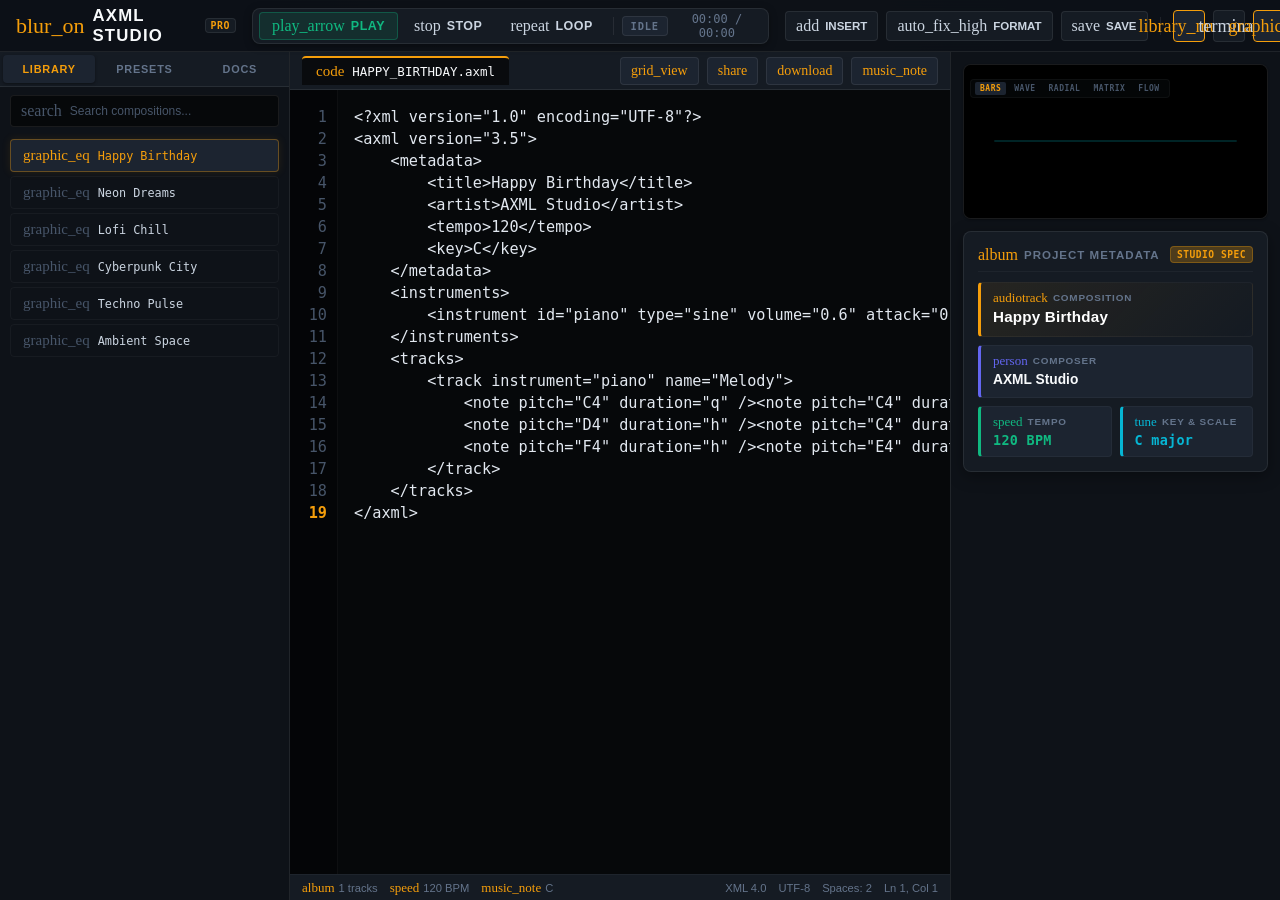
==== commit 77375713: "Update index.html" ====
--- a/index.html
+++ b/index.html
@@ -11,6 +11,9 @@
     <link rel="preconnect" href="https://fonts.gstatic.com" crossorigin>
     <link href="https://fonts.googleapis.com/css2?family=Plus+Jakarta+Sans:wght@400;500;600;700&family=Space+Grotesk:wght@600;700;800&family=JetBrains+Mono:wght@400;500;600&display=swap" rel="stylesheet">
     <link href="https://fonts.googleapis.com/icon?family=Material+Icons" rel="stylesheet">
+    
+  <link rel="icon" href="data:image/svg+xml,%3Csvg xmlns='http://www.w3.org/2000/svg' viewBox='0 0 32 32'%3E%3Crect width='32' height='32' rx='7' fill='%230A0A0B'/%3E%3Cpath d='M8 20v-8M12 24V8M16 18v-4M20 26V6M24 21v-10' stroke='%23FF5C2B' stroke-width='2.5' stroke-linecap='round'/%3E%3C/svg%3E">
+
     <link rel="stylesheet" href="assets/css/style.css">
     <link rel="stylesheet" href="assets/css/studio-clean.css">
 </head>
@@ -329,4 +332,4 @@
     </noscript>
 </body>
 
-</html>+</html>
